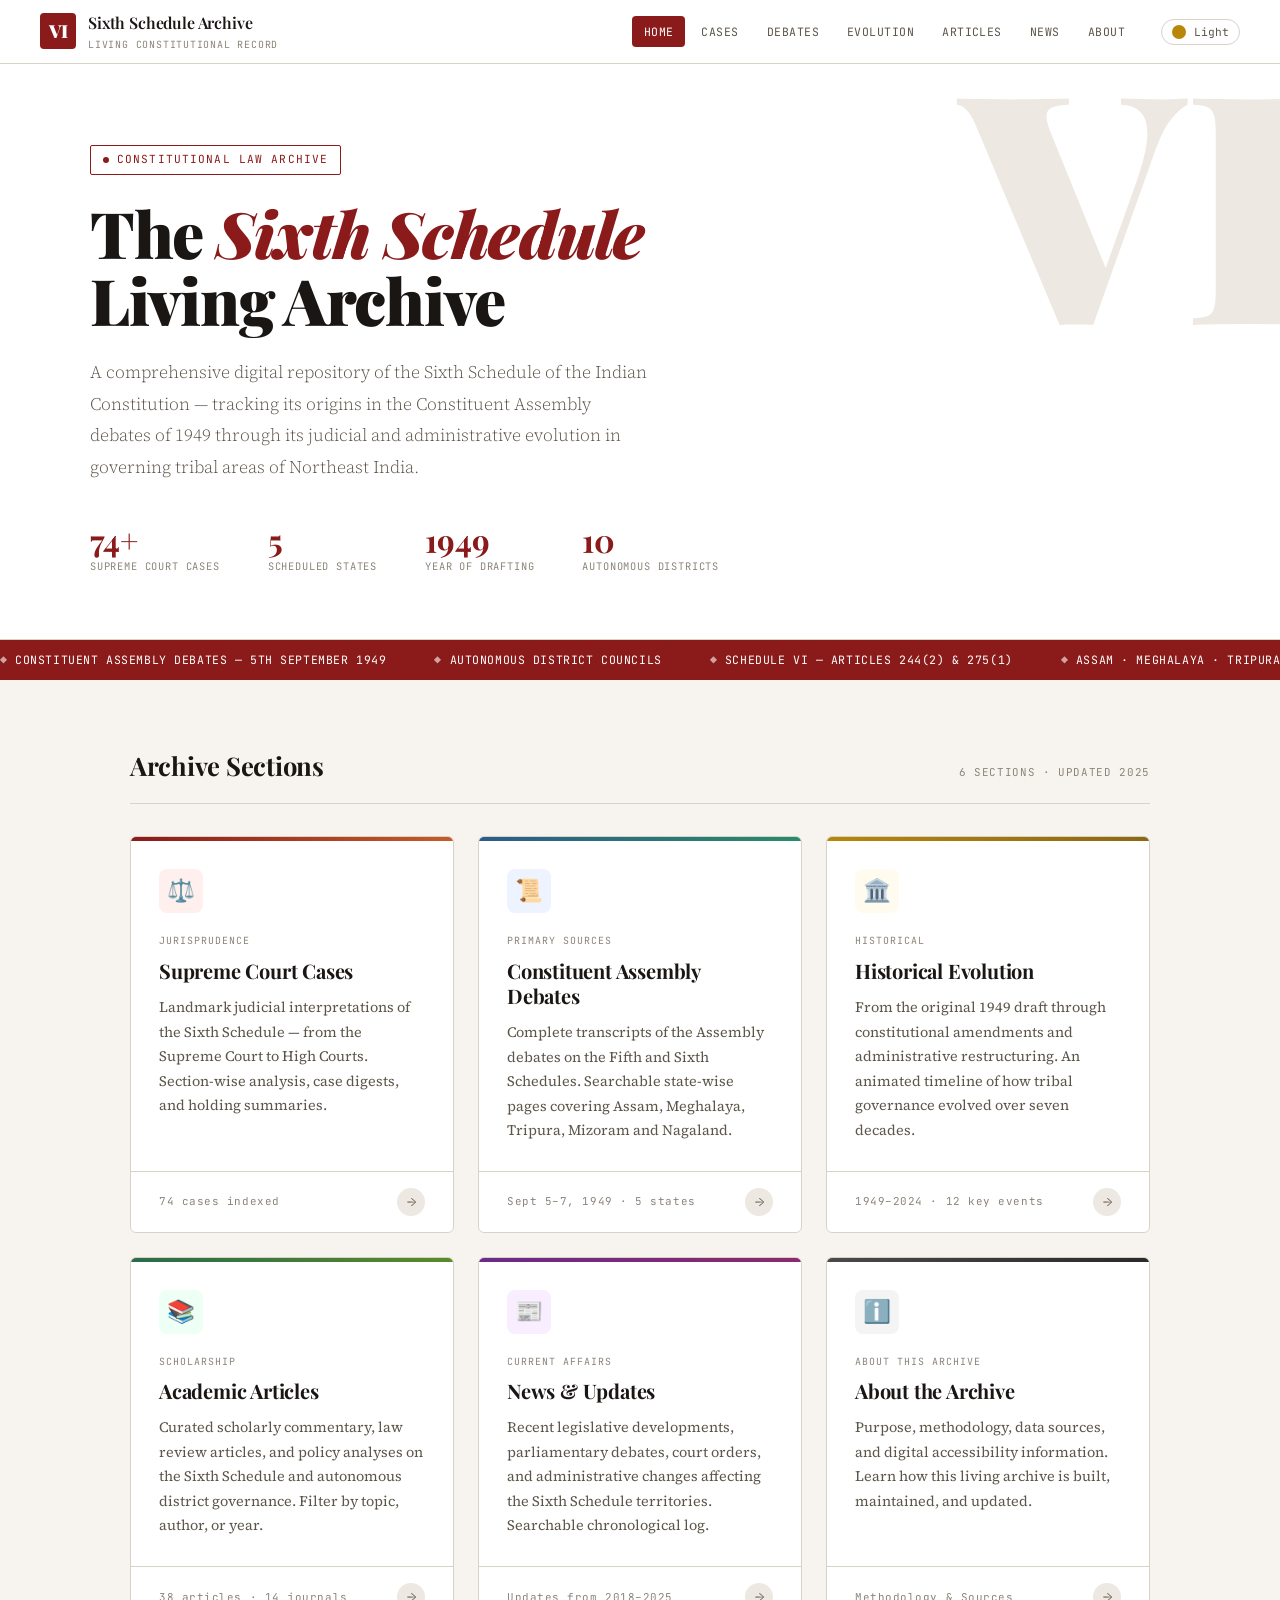
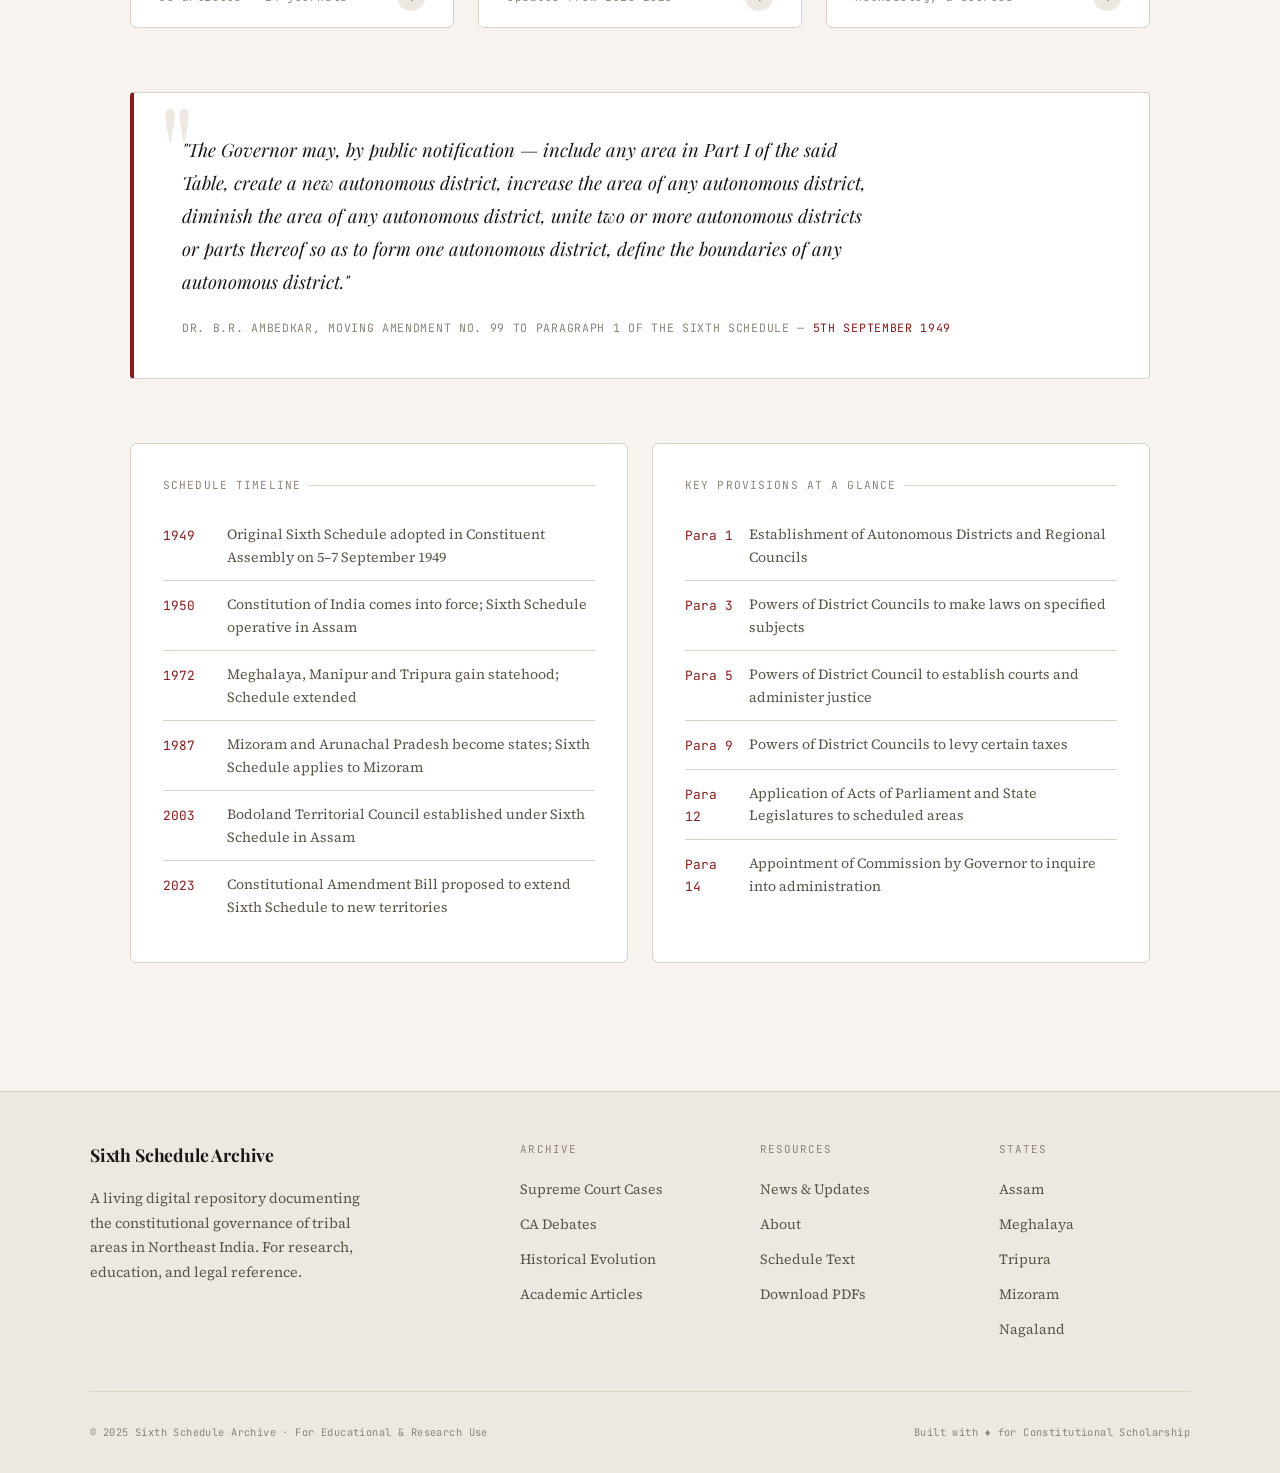
==== index.html @ 7695500d "Add files via upload" ====
<!DOCTYPE html>
<html lang="en">
<head>
<meta charset="UTF-8">
<meta name="viewport" content="width=device-width, initial-scale=1.0">
<title>Sixth Schedule Archive — Living Constitutional Record</title>
<link rel="preconnect" href="https://fonts.googleapis.com">
<link href="https://fonts.googleapis.com/css2?family=Playfair+Display:wght@400;600;700;900&family=Source+Serif+4:ital,wght@0,300;0,400;0,600;1,300;1,400&family=JetBrains+Mono:wght@300;400&display=swap" rel="stylesheet">
<style>
  :root {
    --bg: #F7F4EF;
    --bg2: #EDE9E2;
    --surface: #FFFFFF;
    --border: #D8D2C7;
    --text: #1A1614;
    --text2: #5C5549;
    --text3: #8C8479;
    --accent: #8B1A1A;
    --accent2: #C45C2A;
    --accent3: #2A5C8B;
    --gold: #B8860B;
    --green: #2A6B4A;
    --shadow: rgba(26,22,20,0.10);
    --shadow-lg: rgba(26,22,20,0.18);
    --transition: 0.35s cubic-bezier(0.4,0,0.2,1);
  }
  [data-theme="dark"] {
    --bg: #111010;
    --bg2: #1A1917;
    --surface: #221F1E;
    --border: #3A3632;
    --text: #EDE9E2;
    --text2: #B0A898;
    --text3: #7A7269;
    --shadow: rgba(0,0,0,0.4);
    --shadow-lg: rgba(0,0,0,0.6);
  }
  *, *::before, *::after { box-sizing: border-box; margin: 0; padding: 0; }
  html { scroll-behavior: smooth; }
  body {
    font-family: 'Source Serif 4', Georgia, serif;
    background: var(--bg);
    color: var(--text);
    line-height: 1.7;
    transition: background var(--transition), color var(--transition);
    overflow-x: hidden;
  }

  /* ---- NAV ---- */
  nav {
    position: sticky; top: 0; z-index: 100;
    background: var(--surface);
    border-bottom: 1px solid var(--border);
    backdrop-filter: blur(12px);
    padding: 0 2.5rem;
    display: flex; align-items: center; justify-content: space-between;
    height: 64px;
    transition: background var(--transition);
  }
  .nav-brand {
    display: flex; align-items: center; gap: 12px;
    text-decoration: none; color: var(--text);
  }
  .nav-brand-icon {
    width: 36px; height: 36px;
    background: var(--accent);
    border-radius: 4px;
    display: flex; align-items: center; justify-content: center;
    font-family: 'Playfair Display', serif;
    font-weight: 900; font-size: 18px;
    color: white; flex-shrink: 0;
  }
  .nav-brand-text { font-family: 'Playfair Display', serif; font-weight: 600; font-size: 1rem; letter-spacing: -0.01em; }
  .nav-brand-sub { font-family: 'JetBrains Mono', monospace; font-size: 0.62rem; color: var(--text3); letter-spacing: 0.08em; text-transform: uppercase; }
  .nav-right { display: flex; align-items: center; gap: 1.5rem; }
  .nav-links { display: flex; gap: 0.25rem; }
  .nav-link {
    font-family: 'JetBrains Mono', monospace; font-size: 0.72rem;
    color: var(--text2); text-decoration: none;
    padding: 6px 12px; border-radius: 4px;
    letter-spacing: 0.04em; text-transform: uppercase;
    transition: background var(--transition), color var(--transition);
  }
  .nav-link:hover { background: var(--bg2); color: var(--text); }
  .nav-link.active { background: var(--accent); color: white; }

  /* Toggle */
  .theme-toggle {
    display: flex; align-items: center; gap: 8px;
    cursor: pointer; background: none; border: 1px solid var(--border);
    border-radius: 20px; padding: 5px 10px;
    font-family: 'JetBrains Mono', monospace; font-size: 0.7rem;
    color: var(--text2); transition: all var(--transition);
  }
  .theme-toggle:hover { border-color: var(--accent); color: var(--accent); }
  .toggle-dot {
    width: 14px; height: 14px; border-radius: 50%;
    background: var(--gold); transition: background var(--transition);
  }
  [data-theme="dark"] .toggle-dot { background: var(--text3); }

  /* ---- HERO ---- */
  .hero {
    background: var(--surface);
    border-bottom: 1px solid var(--border);
    padding: 5rem 2.5rem 4rem;
    position: relative; overflow: hidden;
  }
  .hero::before {
    content: 'VI';
    position: absolute; right: -2rem; top: -2rem;
    font-family: 'Playfair Display', serif;
    font-weight: 900; font-size: 20rem;
    color: var(--bg2); line-height: 1;
    pointer-events: none; user-select: none;
    transition: color var(--transition);
  }
  .hero-inner { max-width: 1100px; margin: 0 auto; position: relative; }
  .hero-tag {
    display: inline-flex; align-items: center; gap: 8px;
    font-family: 'JetBrains Mono', monospace; font-size: 0.7rem;
    letter-spacing: 0.1em; text-transform: uppercase;
    color: var(--accent); border: 1px solid var(--accent);
    padding: 4px 12px; border-radius: 2px; margin-bottom: 1.5rem;
  }
  .hero-tag::before { content: ''; width: 6px; height: 6px; border-radius: 50%; background: var(--accent); animation: pulse 2s infinite; }
  @keyframes pulse { 0%,100%{opacity:1;} 50%{opacity:0.3;} }
  .hero h1 {
    font-family: 'Playfair Display', serif;
    font-weight: 900; font-size: clamp(2.5rem, 5vw, 4.5rem);
    line-height: 1.05; letter-spacing: -0.02em;
    max-width: 700px; margin-bottom: 1.5rem;
  }
  .hero h1 em { font-style: italic; color: var(--accent); }
  .hero-desc {
    font-size: 1.1rem; color: var(--text2); max-width: 560px;
    font-weight: 300; margin-bottom: 2.5rem; line-height: 1.8;
  }
  .hero-stats {
    display: flex; gap: 3rem; flex-wrap: wrap;
  }
  .stat { display: flex; flex-direction: column; gap: 2px; }
  .stat-num {
    font-family: 'Playfair Display', serif;
    font-weight: 700; font-size: 2rem; color: var(--accent);
    line-height: 1;
  }
  .stat-label {
    font-family: 'JetBrains Mono', monospace;
    font-size: 0.65rem; letter-spacing: 0.08em; text-transform: uppercase;
    color: var(--text3);
  }

  /* ---- MARQUEE ---- */
  .marquee-strip {
    background: var(--accent); color: white;
    padding: 10px 0; overflow: hidden; white-space: nowrap;
    font-family: 'JetBrains Mono', monospace; font-size: 0.72rem;
    letter-spacing: 0.05em; text-transform: uppercase;
  }
  .marquee-inner { display: inline-flex; gap: 3rem; animation: marquee 35s linear infinite; }
  .marquee-inner span::before { content: '◆ '; opacity: 0.6; }
  @keyframes marquee { 0%{transform:translateX(0);} 100%{transform:translateX(-50%);} }

  /* ---- MAIN GRID ---- */
  .main { max-width: 1100px; margin: 0 auto; padding: 4rem 2.5rem; }
  .section-header {
    display: flex; align-items: baseline; justify-content: space-between;
    margin-bottom: 2rem; padding-bottom: 1rem;
    border-bottom: 1px solid var(--border);
  }
  .section-title {
    font-family: 'Playfair Display', serif; font-weight: 700;
    font-size: 1.6rem; letter-spacing: -0.01em;
  }
  .section-meta {
    font-family: 'JetBrains Mono', monospace; font-size: 0.68rem;
    color: var(--text3); letter-spacing: 0.06em; text-transform: uppercase;
  }

  /* ---- CARDS ---- */
  .cards-grid {
    display: grid;
    grid-template-columns: repeat(auto-fill, minmax(310px, 1fr));
    gap: 1.5rem;
  }
  .card {
    background: var(--surface);
    border: 1px solid var(--border);
    border-radius: 6px;
    overflow: hidden;
    cursor: pointer;
    text-decoration: none; color: inherit;
    display: flex; flex-direction: column;
    transition: transform var(--transition), box-shadow var(--transition), border-color var(--transition);
    opacity: 0; transform: translateY(24px);
    animation: fadeUp 0.5s forwards;
  }
  .card:nth-child(1){animation-delay:0.05s}
  .card:nth-child(2){animation-delay:0.12s}
  .card:nth-child(3){animation-delay:0.19s}
  .card:nth-child(4){animation-delay:0.26s}
  .card:nth-child(5){animation-delay:0.33s}
  .card:nth-child(6){animation-delay:0.40s}
  @keyframes fadeUp { to{opacity:1;transform:translateY(0);} }
  .card:hover {
    transform: translateY(-5px);
    box-shadow: 0 12px 40px var(--shadow-lg);
    border-color: transparent;
  }
  .card-color-bar { height: 4px; width: 100%; }
  .card-body { padding: 1.75rem; flex: 1; display: flex; flex-direction: column; }
  .card-icon {
    width: 44px; height: 44px; border-radius: 8px;
    display: flex; align-items: center; justify-content: center;
    font-size: 1.4rem; margin-bottom: 1.25rem;
  }
  .card-tag {
    font-family: 'JetBrains Mono', monospace; font-size: 0.62rem;
    letter-spacing: 0.1em; text-transform: uppercase;
    color: var(--text3); margin-bottom: 0.5rem;
  }
  .card-title {
    font-family: 'Playfair Display', serif; font-weight: 700;
    font-size: 1.25rem; line-height: 1.25; margin-bottom: 0.75rem;
    letter-spacing: -0.01em;
  }
  .card-desc { font-size: 0.9rem; color: var(--text2); line-height: 1.7; flex: 1; }
  .card-footer {
    padding: 1rem 1.75rem;
    border-top: 1px solid var(--border);
    display: flex; align-items: center; justify-content: space-between;
  }
  .card-count {
    font-family: 'JetBrains Mono', monospace; font-size: 0.68rem;
    color: var(--text3); letter-spacing: 0.05em;
  }
  .card-arrow {
    width: 28px; height: 28px; border-radius: 50%;
    background: var(--bg2); display: flex; align-items: center;
    justify-content: center; font-size: 0.85rem;
    transition: background var(--transition), transform var(--transition);
    color: var(--text2);
  }
  .card:hover .card-arrow { background: var(--accent); color: white; transform: translateX(3px); }

  /* ---- FEATURED QUOTE ---- */
  .featured-quote {
    background: var(--surface); border: 1px solid var(--border);
    border-left: 4px solid var(--accent); border-radius: 4px;
    padding: 2.5rem 3rem; margin: 4rem 0;
    position: relative; overflow: hidden;
  }
  .featured-quote::before {
    content: '"';
    position: absolute; left: 1.5rem; top: -0.5rem;
    font-family: 'Playfair Display', serif; font-size: 8rem;
    color: var(--bg2); line-height: 1; pointer-events: none;
    transition: color var(--transition);
  }
  .quote-text {
    font-family: 'Playfair Display', serif; font-style: italic;
    font-size: 1.15rem; line-height: 1.8; color: var(--text);
    position: relative; z-index: 1; max-width: 700px;
    margin-bottom: 1.25rem;
  }
  .quote-attr {
    font-family: 'JetBrains Mono', monospace; font-size: 0.72rem;
    color: var(--text3); letter-spacing: 0.06em; text-transform: uppercase;
  }
  .quote-attr span { color: var(--accent); }

  /* ---- TWO-COL ---- */
  .two-col { display: grid; grid-template-columns: 1fr 1fr; gap: 1.5rem; margin-top: 4rem; }
  .info-box {
    background: var(--surface); border: 1px solid var(--border);
    border-radius: 6px; padding: 2rem;
  }
  .info-box-title {
    font-family: 'JetBrains Mono', monospace; font-size: 0.7rem;
    letter-spacing: 0.1em; text-transform: uppercase;
    color: var(--text3); margin-bottom: 1rem;
    display: flex; align-items: center; gap: 8px;
  }
  .info-box-title::after { content: ''; flex: 1; height: 1px; background: var(--border); }
  .timeline-item {
    display: flex; gap: 1rem; padding: 0.75rem 0;
    border-bottom: 1px solid var(--border);
  }
  .timeline-item:last-child { border-bottom: none; }
  .timeline-year {
    font-family: 'JetBrains Mono', monospace; font-size: 0.8rem;
    font-weight: 400; color: var(--accent); min-width: 48px;
    padding-top: 2px;
  }
  .timeline-text { font-size: 0.88rem; color: var(--text2); line-height: 1.6; }

  /* ---- FOOTER ---- */
  footer {
    background: var(--bg2); border-top: 1px solid var(--border);
    padding: 3rem 2.5rem 2rem; margin-top: 4rem;
    transition: background var(--transition);
  }
  .footer-inner { max-width: 1100px; margin: 0 auto; }
  .footer-grid { display: grid; grid-template-columns: 2fr 1fr 1fr 1fr; gap: 3rem; margin-bottom: 3rem; }
  .footer-brand p { font-size: 0.9rem; color: var(--text2); margin-top: 1rem; max-width: 280px; line-height: 1.7; }
  .footer-col-title {
    font-family: 'JetBrains Mono', monospace; font-size: 0.68rem;
    letter-spacing: 0.1em; text-transform: uppercase; color: var(--text3);
    margin-bottom: 1rem;
  }
  .footer-links { list-style: none; display: flex; flex-direction: column; gap: 0.5rem; }
  .footer-links a {
    color: var(--text2); text-decoration: none; font-size: 0.88rem;
    transition: color var(--transition);
  }
  .footer-links a:hover { color: var(--accent); }
  .footer-bottom {
    display: flex; justify-content: space-between; align-items: center;
    padding-top: 2rem; border-top: 1px solid var(--border);
    font-family: 'JetBrains Mono', monospace; font-size: 0.65rem;
    color: var(--text3); letter-spacing: 0.04em;
  }

  /* Page transition overlay */
  .page-overlay {
    position: fixed; inset: 0; background: var(--accent);
    z-index: 9999; transform: scaleY(0); transform-origin: bottom;
    transition: transform 0.4s cubic-bezier(0.76,0,0.24,1);
    pointer-events: none;
  }
  .page-overlay.leaving { transform: scaleY(1); }

  @media(max-width:768px){
    .hero{padding:3rem 1.5rem 2.5rem;}
    .main{padding:2.5rem 1.5rem;}
    .cards-grid{grid-template-columns:1fr;}
    .two-col{grid-template-columns:1fr;}
    .footer-grid{grid-template-columns:1fr 1fr;}
    .nav-links{display:none;}
    .hero::before{font-size:10rem; right:-1rem;}
    .hero-stats{gap:1.5rem;}
  }
</style>
</head>
<body>

<div class="page-overlay" id="overlay"></div>

<nav>
  <a href="index.html" class="nav-brand">
    <div class="nav-brand-icon">VI</div>
    <div>
      <div class="nav-brand-text">Sixth Schedule Archive</div>
      <div class="nav-brand-sub">Living Constitutional Record</div>
    </div>
  </a>
  <div class="nav-right">
    <div class="nav-links">
      <a href="index.html" class="nav-link active">Home</a>
      <a href="cases.html" class="nav-link">Cases</a>
      <a href="debates.html" class="nav-link">Debates</a>
      <a href="evolution.html" class="nav-link">Evolution</a>
      <a href="articles.html" class="nav-link">Articles</a>
      <a href="news.html" class="nav-link">News</a>
      <a href="about.html" class="nav-link">About</a>
    </div>
    <button class="theme-toggle" id="themeToggle">
      <div class="toggle-dot"></div>
      <span id="toggleLabel">Light</span>
    </button>
  </div>
</nav>

<section class="hero">
  <div class="hero-inner">
    <div class="hero-tag">Constitutional Law Archive</div>
    <h1>The <em>Sixth Schedule</em><br>Living Archive</h1>
    <p class="hero-desc">A comprehensive digital repository of the Sixth Schedule of the Indian Constitution — tracking its origins in the Constituent Assembly debates of 1949 through its judicial and administrative evolution in governing tribal areas of Northeast India.</p>
    <div class="hero-stats">
      <div class="stat"><div class="stat-num">74+</div><div class="stat-label">Supreme Court Cases</div></div>
      <div class="stat"><div class="stat-num">5</div><div class="stat-label">Scheduled States</div></div>
      <div class="stat"><div class="stat-num">1949</div><div class="stat-label">Year of Drafting</div></div>
      <div class="stat"><div class="stat-num">10</div><div class="stat-label">Autonomous Districts</div></div>
    </div>
  </div>
</section>

<div class="marquee-strip">
  <div class="marquee-inner">
    <span>Constituent Assembly Debates — 5th September 1949</span>
    <span>Autonomous District Councils</span>
    <span>Schedule VI — Articles 244(2) & 275(1)</span>
    <span>Assam · Meghalaya · Tripura · Mizoram · Nagaland</span>
    <span>Ambedkar's Framework for Tribal Governance</span>
    <span>District Council Legislation</span>
    <span>Constituent Assembly Debates — 5th September 1949</span>
    <span>Autonomous District Councils</span>
    <span>Schedule VI — Articles 244(2) & 275(1)</span>
    <span>Assam · Meghalaya · Tripura · Mizoram · Nagaland</span>
    <span>Ambedkar's Framework for Tribal Governance</span>
    <span>District Council Legislation</span>
  </div>
</div>

<main class="main">

  <div class="section-header">
    <div class="section-title">Archive Sections</div>
    <div class="section-meta">6 sections · Updated 2025</div>
  </div>

  <div class="cards-grid">

    <a href="cases.html" class="card" data-navigate>
      <div class="card-color-bar" style="background:linear-gradient(90deg,#8B1A1A,#C45C2A)"></div>
      <div class="card-body">
        <div class="card-icon" style="background:#FFF0EE;">⚖️</div>
        <div class="card-tag">Jurisprudence</div>
        <div class="card-title">Supreme Court Cases</div>
        <div class="card-desc">Landmark judicial interpretations of the Sixth Schedule — from the Supreme Court to High Courts. Section-wise analysis, case digests, and holding summaries.</div>
      </div>
      <div class="card-footer">
        <div class="card-count">74 cases indexed</div>
        <div class="card-arrow">→</div>
      </div>
    </a>

    <a href="debates.html" class="card" data-navigate>
      <div class="card-color-bar" style="background:linear-gradient(90deg,#2A5C8B,#2A8B6B)"></div>
      <div class="card-body">
        <div class="card-icon" style="background:#EEF4FF;">📜</div>
        <div class="card-tag">Primary Sources</div>
        <div class="card-title">Constituent Assembly Debates</div>
        <div class="card-desc">Complete transcripts of the Assembly debates on the Fifth and Sixth Schedules. Searchable state-wise pages covering Assam, Meghalaya, Tripura, Mizoram and Nagaland.</div>
      </div>
      <div class="card-footer">
        <div class="card-count">Sept 5–7, 1949 · 5 states</div>
        <div class="card-arrow">→</div>
      </div>
    </a>

    <a href="evolution.html" class="card" data-navigate>
      <div class="card-color-bar" style="background:linear-gradient(90deg,#B8860B,#8B6914)"></div>
      <div class="card-body">
        <div class="card-icon" style="background:#FFFBEE;">🏛️</div>
        <div class="card-tag">Historical</div>
        <div class="card-title">Historical Evolution</div>
        <div class="card-desc">From the original 1949 draft through constitutional amendments and administrative restructuring. An animated timeline of how tribal governance evolved over seven decades.</div>
      </div>
      <div class="card-footer">
        <div class="card-count">1949–2024 · 12 key events</div>
        <div class="card-arrow">→</div>
      </div>
    </a>

    <a href="articles.html" class="card" data-navigate>
      <div class="card-color-bar" style="background:linear-gradient(90deg,#2A6B4A,#5A8B2A)"></div>
      <div class="card-body">
        <div class="card-icon" style="background:#EEFFF6;">📚</div>
        <div class="card-tag">Scholarship</div>
        <div class="card-title">Academic Articles</div>
        <div class="card-desc">Curated scholarly commentary, law review articles, and policy analyses on the Sixth Schedule and autonomous district governance. Filter by topic, author, or year.</div>
      </div>
      <div class="card-footer">
        <div class="card-count">38 articles · 14 journals</div>
        <div class="card-arrow">→</div>
      </div>
    </a>

    <a href="news.html" class="card" data-navigate>
      <div class="card-color-bar" style="background:linear-gradient(90deg,#6B2A8B,#8B2A6B)"></div>
      <div class="card-body">
        <div class="card-icon" style="background:#F8EEFF;">📰</div>
        <div class="card-tag">Current Affairs</div>
        <div class="card-title">News & Updates</div>
        <div class="card-desc">Recent legislative developments, parliamentary debates, court orders, and administrative changes affecting the Sixth Schedule territories. Searchable chronological log.</div>
      </div>
      <div class="card-footer">
        <div class="card-count">Updates from 2018–2025</div>
        <div class="card-arrow">→</div>
      </div>
    </a>

    <a href="about.html" class="card" data-navigate>
      <div class="card-color-bar" style="background:linear-gradient(90deg,#4A4A4A,#2A2A2A)"></div>
      <div class="card-body">
        <div class="card-icon" style="background:#F4F4F4;">ℹ️</div>
        <div class="card-tag">About This Archive</div>
        <div class="card-title">About the Archive</div>
        <div class="card-desc">Purpose, methodology, data sources, and digital accessibility information. Learn how this living archive is built, maintained, and updated.</div>
      </div>
      <div class="card-footer">
        <div class="card-count">Methodology & Sources</div>
        <div class="card-arrow">→</div>
      </div>
    </a>

  </div>

  <!-- Featured Quote -->
  <div class="featured-quote">
    <div class="quote-text">"The Governor may, by public notification — include any area in Part I of the said Table, create a new autonomous district, increase the area of any autonomous district, diminish the area of any autonomous district, unite two or more autonomous districts or parts thereof so as to form one autonomous district, define the boundaries of any autonomous district."</div>
    <div class="quote-attr">Dr. B.R. Ambedkar, moving Amendment No. 99 to Paragraph 1 of the Sixth Schedule — <span>5th September 1949</span></div>
  </div>

  <!-- Two-col info -->
  <div class="two-col">
    <div class="info-box">
      <div class="info-box-title">Schedule Timeline</div>
      <div class="timeline-item"><div class="timeline-year">1949</div><div class="timeline-text">Original Sixth Schedule adopted in Constituent Assembly on 5–7 September 1949</div></div>
      <div class="timeline-item"><div class="timeline-year">1950</div><div class="timeline-text">Constitution of India comes into force; Sixth Schedule operative in Assam</div></div>
      <div class="timeline-item"><div class="timeline-year">1972</div><div class="timeline-text">Meghalaya, Manipur and Tripura gain statehood; Schedule extended</div></div>
      <div class="timeline-item"><div class="timeline-year">1987</div><div class="timeline-text">Mizoram and Arunachal Pradesh become states; Sixth Schedule applies to Mizoram</div></div>
      <div class="timeline-item"><div class="timeline-year">2003</div><div class="timeline-text">Bodoland Territorial Council established under Sixth Schedule in Assam</div></div>
      <div class="timeline-item"><div class="timeline-year">2023</div><div class="timeline-text">Constitutional Amendment Bill proposed to extend Sixth Schedule to new territories</div></div>
    </div>
    <div class="info-box">
      <div class="info-box-title">Key Provisions at a Glance</div>
      <div class="timeline-item"><div class="timeline-year">Para 1</div><div class="timeline-text">Establishment of Autonomous Districts and Regional Councils</div></div>
      <div class="timeline-item"><div class="timeline-year">Para 3</div><div class="timeline-text">Powers of District Councils to make laws on specified subjects</div></div>
      <div class="timeline-item"><div class="timeline-year">Para 5</div><div class="timeline-text">Powers of District Council to establish courts and administer justice</div></div>
      <div class="timeline-item"><div class="timeline-year">Para 9</div><div class="timeline-text">Powers of District Councils to levy certain taxes</div></div>
      <div class="timeline-item"><div class="timeline-year">Para 12</div><div class="timeline-text">Application of Acts of Parliament and State Legislatures to scheduled areas</div></div>
      <div class="timeline-item"><div class="timeline-year">Para 14</div><div class="timeline-text">Appointment of Commission by Governor to inquire into administration</div></div>
    </div>
  </div>

</main>

<footer>
  <div class="footer-inner">
    <div class="footer-grid">
      <div class="footer-brand">
        <div class="nav-brand-text" style="font-family:'Playfair Display',serif; font-size:1.1rem; font-weight:700;">Sixth Schedule Archive</div>
        <p>A living digital repository documenting the constitutional governance of tribal areas in Northeast India. For research, education, and legal reference.</p>
      </div>
      <div>
        <div class="footer-col-title">Archive</div>
        <ul class="footer-links">
          <li><a href="cases.html">Supreme Court Cases</a></li>
          <li><a href="debates.html">CA Debates</a></li>
          <li><a href="evolution.html">Historical Evolution</a></li>
          <li><a href="articles.html">Academic Articles</a></li>
        </ul>
      </div>
      <div>
        <div class="footer-col-title">Resources</div>
        <ul class="footer-links">
          <li><a href="news.html">News & Updates</a></li>
          <li><a href="about.html">About</a></li>
          <li><a href="#">Schedule Text</a></li>
          <li><a href="#">Download PDFs</a></li>
        </ul>
      </div>
      <div>
        <div class="footer-col-title">States</div>
        <ul class="footer-links">
          <li><a href="debates.html#assam">Assam</a></li>
          <li><a href="debates.html#meghalaya">Meghalaya</a></li>
          <li><a href="debates.html#tripura">Tripura</a></li>
          <li><a href="debates.html#mizoram">Mizoram</a></li>
          <li><a href="debates.html#nagaland">Nagaland</a></li>
        </ul>
      </div>
    </div>
    <div class="footer-bottom">
      <span>© 2025 Sixth Schedule Archive · For Educational & Research Use</span>
      <span>Built with ♦ for Constitutional Scholarship</span>
    </div>
  </div>
</footer>

<script>
// Theme toggle
const root = document.documentElement;
const toggle = document.getElementById('themeToggle');
const label = document.getElementById('toggleLabel');
const saved = localStorage.getItem('theme') || 'light';
if (saved === 'dark') { root.setAttribute('data-theme','dark'); label.textContent = 'Dark'; }
toggle.addEventListener('click', () => {
  const isDark = root.getAttribute('data-theme') === 'dark';
  root.setAttribute('data-theme', isDark ? 'light' : 'dark');
  label.textContent = isDark ? 'Light' : 'Dark';
  localStorage.setItem('theme', isDark ? 'light' : 'dark');
});

// Page transitions
document.querySelectorAll('[data-navigate]').forEach(link => {
  link.addEventListener('click', e => {
    e.preventDefault();
    const href = link.getAttribute('href');
    const overlay = document.getElementById('overlay');
    overlay.classList.add('leaving');
    setTimeout(() => { window.location.href = href; }, 420);
  });
});
</script>
</body>
</html>
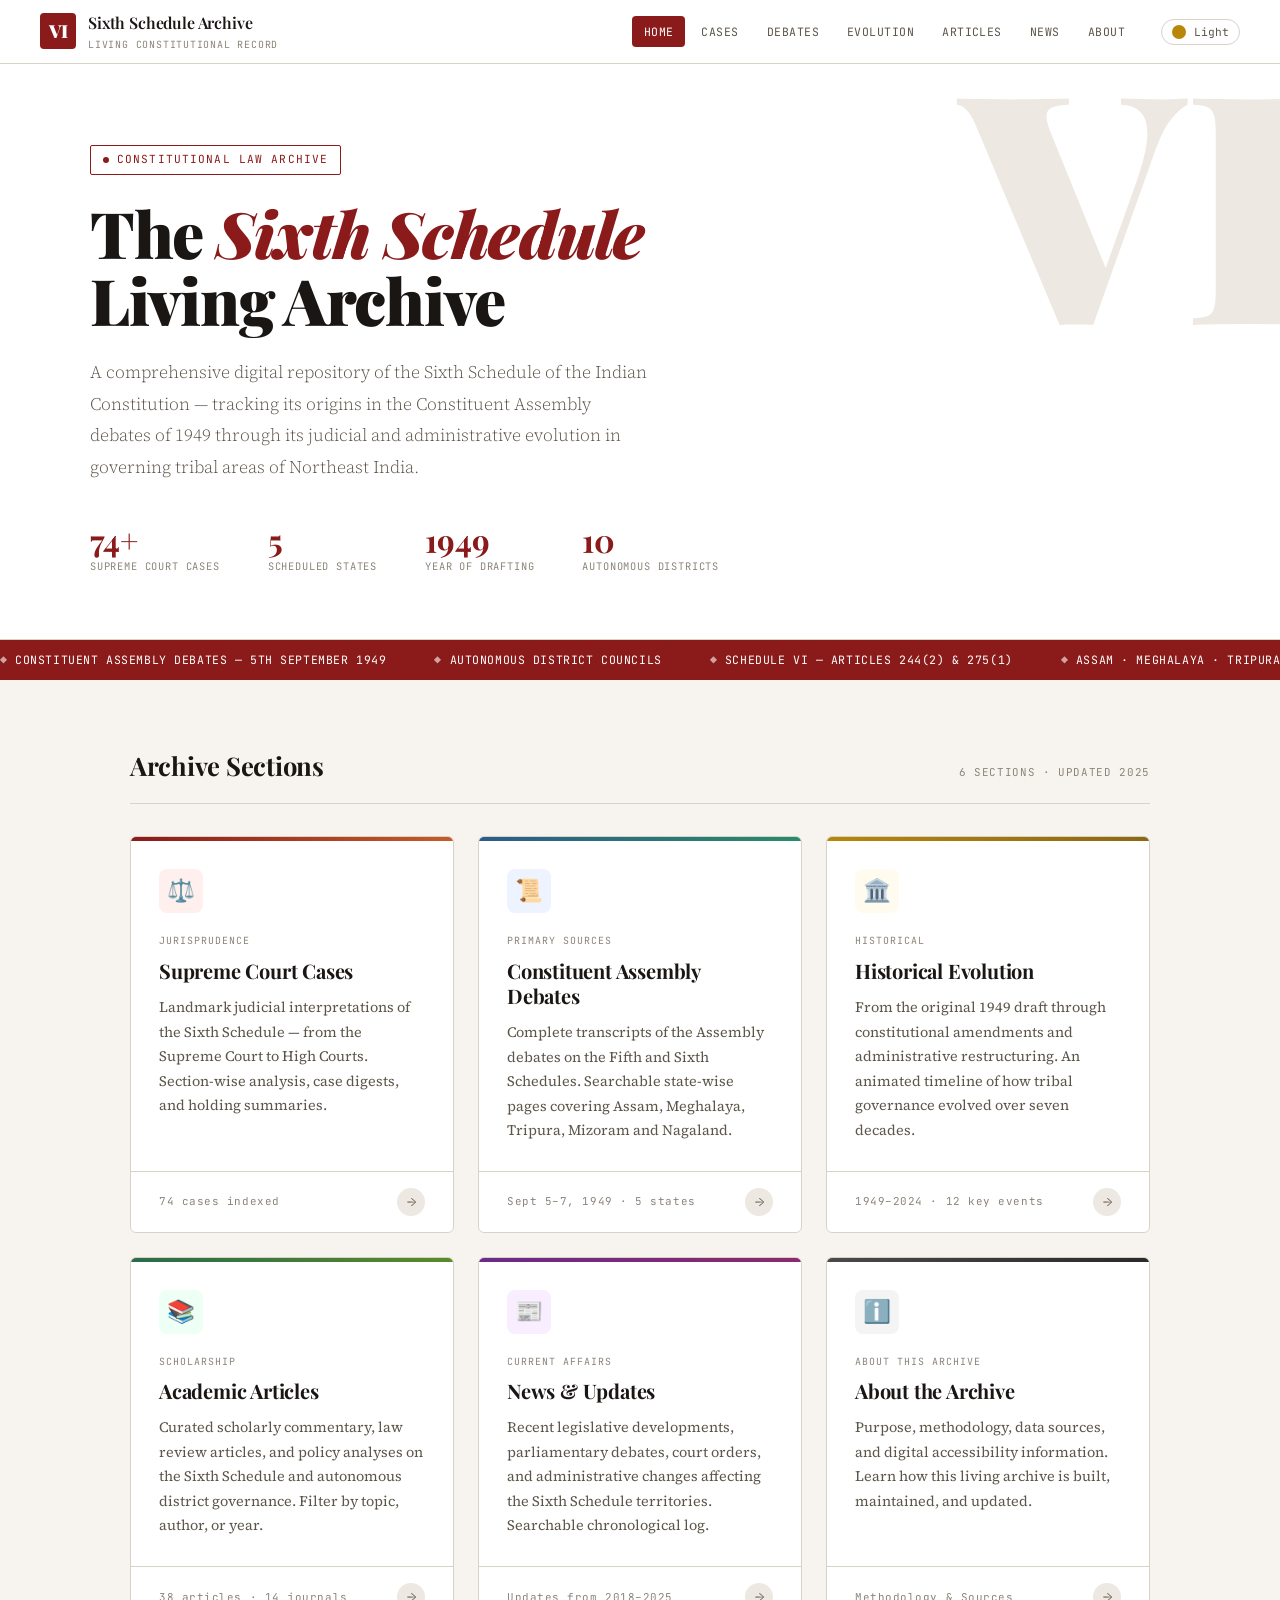
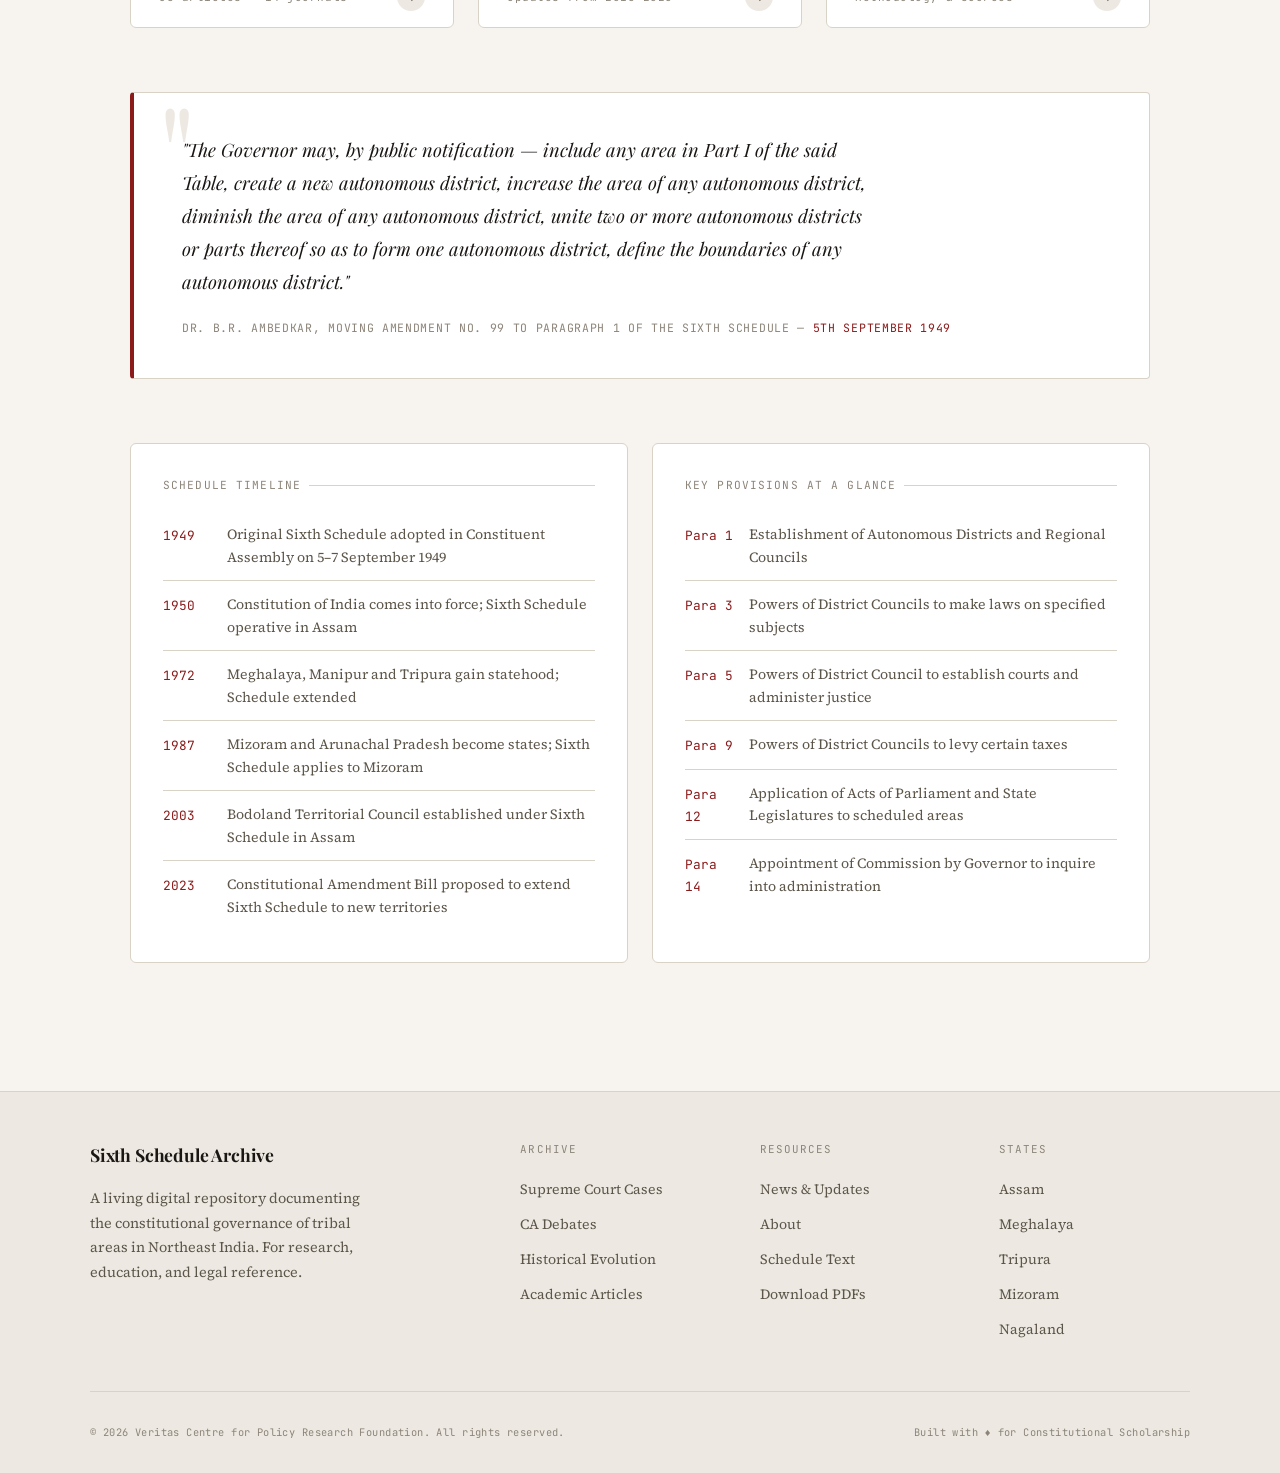
==== commit e7608eeb: "Update index.html" ====
--- a/index.html
+++ b/index.html
@@ -565,7 +565,7 @@
       </div>
     </div>
     <div class="footer-bottom">
-      <span>© 2025 Sixth Schedule Archive · For Educational & Research Use</span>
+      <span>© 2026 Veritas Centre for Policy Research Foundation. All rights reserved.</span>
       <span>Built with ♦ for Constitutional Scholarship</span>
     </div>
   </div>
@@ -597,4 +597,4 @@
 });
 </script>
 </body>
-</html>+</html>
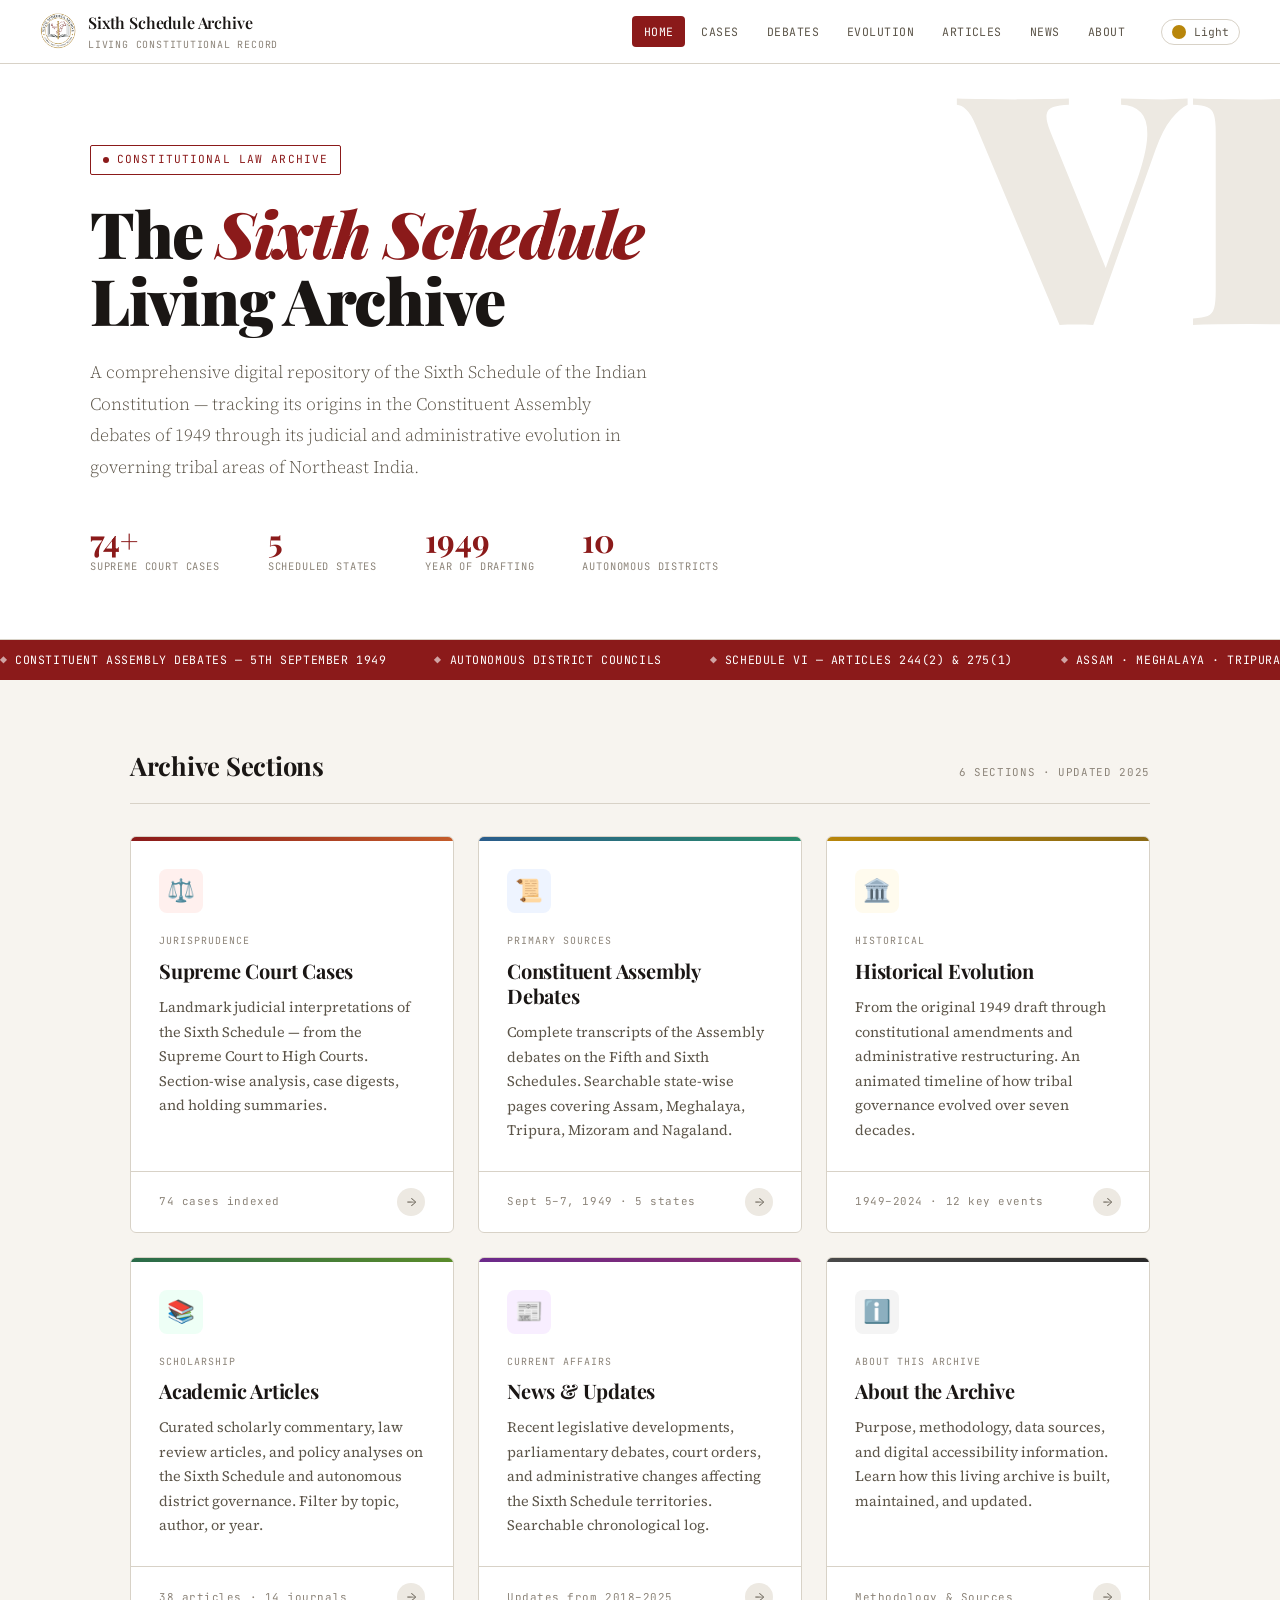
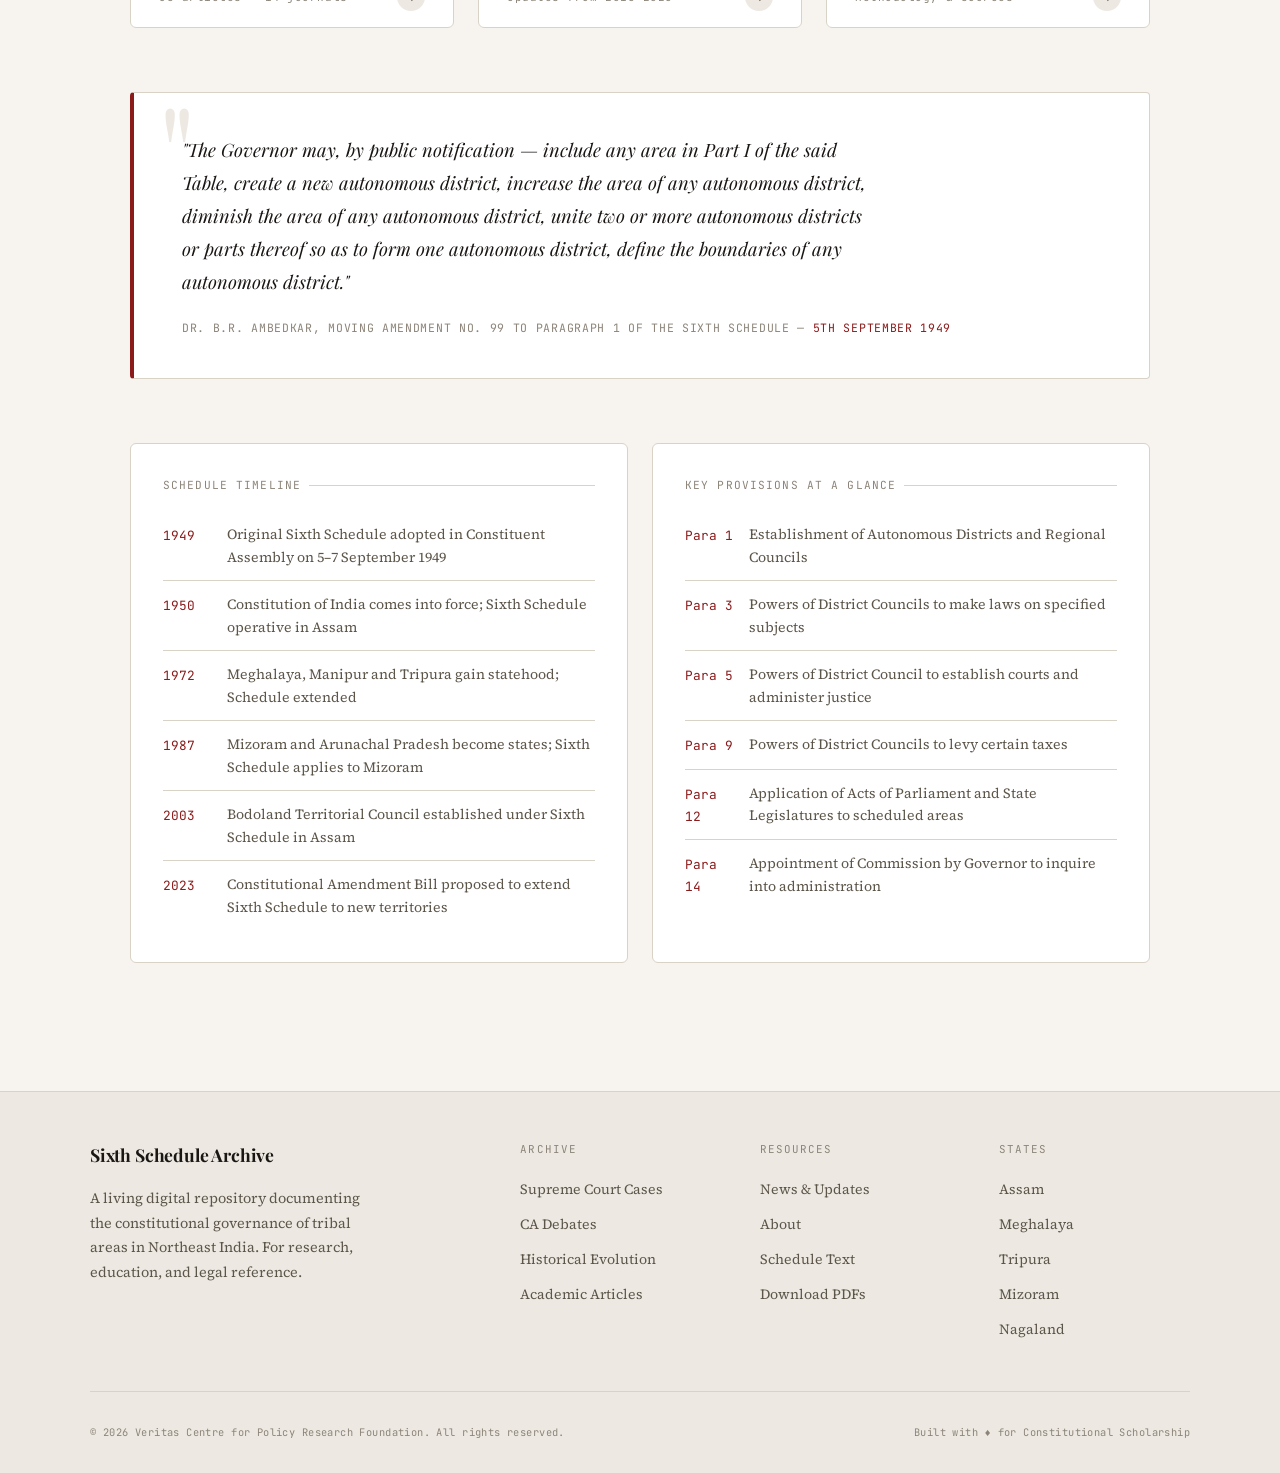
==== commit f193e6c0: "Update index.html" ====
--- a/index.html
+++ b/index.html
@@ -349,7 +349,7 @@
 
 <nav>
   <a href="index.html" class="nav-brand">
-    <div class="nav-brand-icon">VI</div>
+    <img src="six.png" style="width:36px; height:36px; border-radius:50%;">
     <div>
       <div class="nav-brand-text">Sixth Schedule Archive</div>
       <div class="nav-brand-sub">Living Constitutional Record</div>
